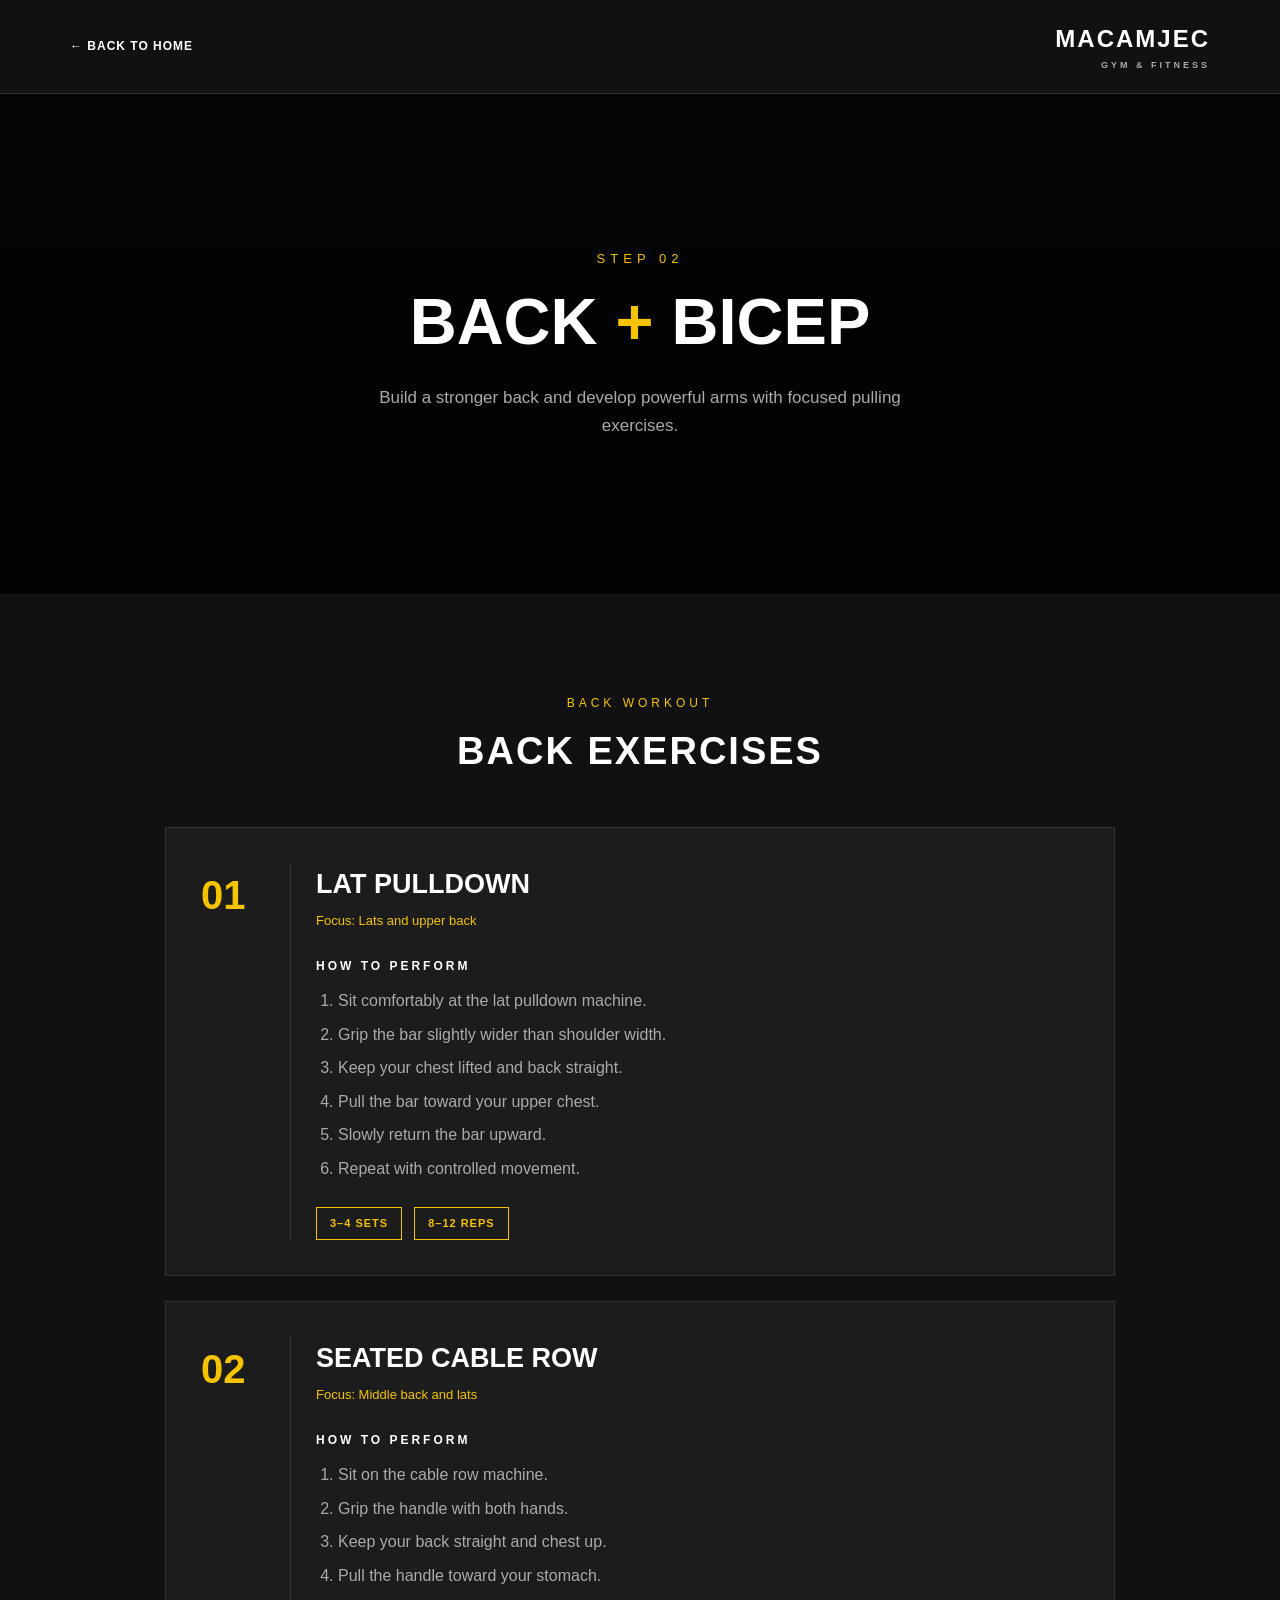
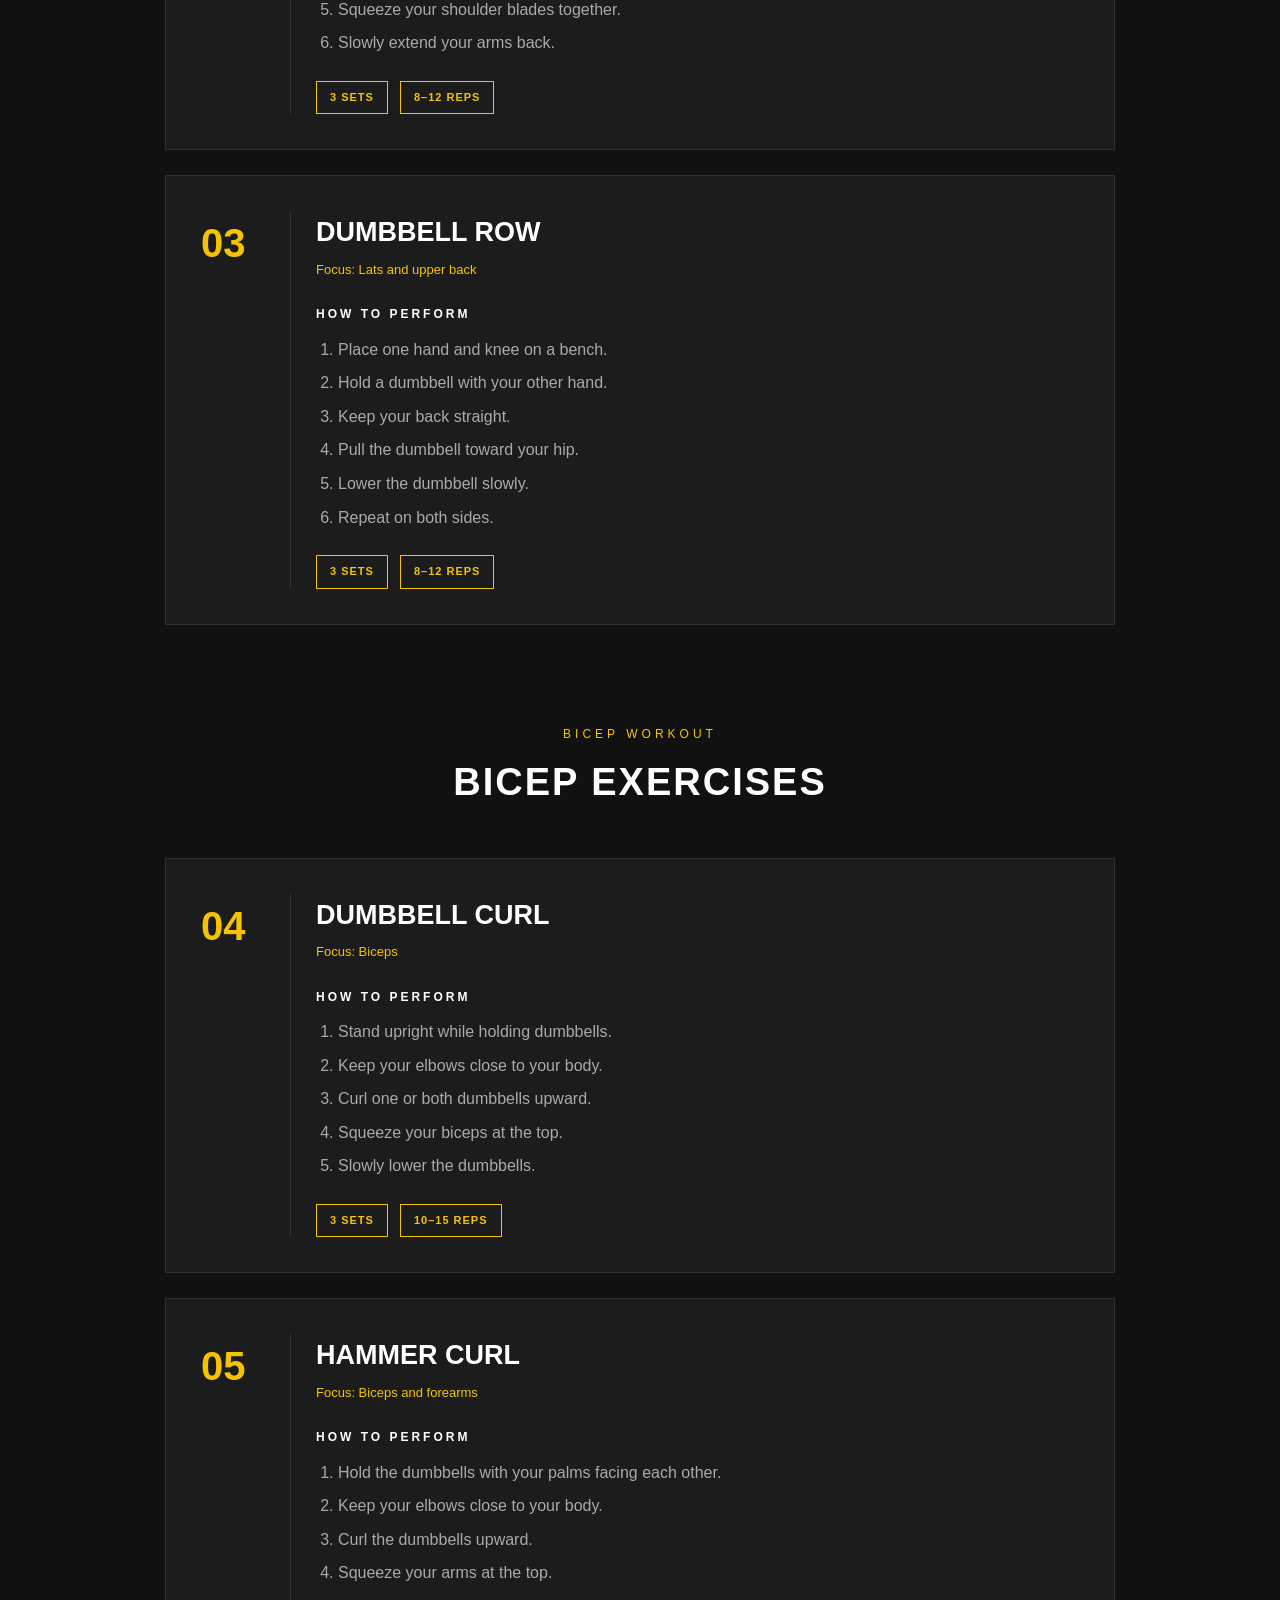
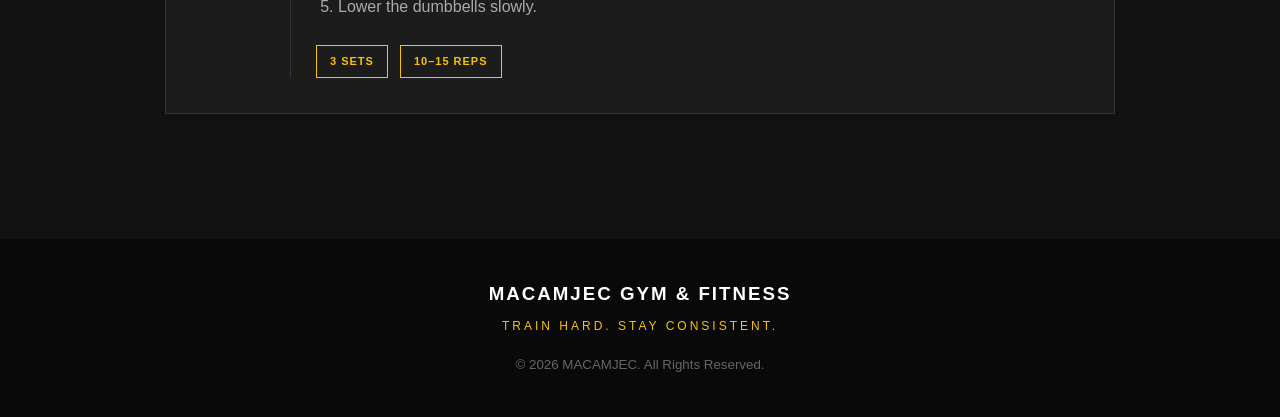
==== back-bicep.html @ 938b0716 "Add files via upload" ====
<!DOCTYPE html>
<html lang="en">
<head>
    <meta charset="UTF-8">
    <meta name="viewport" content="width=device-width, initial-scale=1.0">

    <title>Back + Bicep | MACAMJEC</title>

    <link rel="stylesheet" href="workout.css">
</head>

<body>

<header>
    <nav class="workout-nav">

        <a href="index.html" class="back-btn">
            ← BACK TO HOME
        </a>

        <div class="workout-logo">
            MACAMJEC
            <span>GYM & FITNESS</span>
        </div>

    </nav>
</header>


<main>

    <section class="workout-hero">

        <p>STEP 02</p>

        <h1>BACK <span>+</span> BICEP</h1>

        <p class="hero-description">
            Build a stronger back and develop powerful arms
            with focused pulling exercises.
        </p>

    </section>


    <section class="workout-section">

        <div class="section-heading">
            <p>BACK WORKOUT</p>
            <h2>BACK EXERCISES</h2>
        </div>


        <!-- 01 -->
        <div class="exercise-card">

            <div class="exercise-number">01</div>

            <div class="exercise-content">

                <h3>LAT PULLDOWN</h3>

                <p class="exercise-purpose">
                    Focus: Lats and upper back
                </p>

                <h4>HOW TO PERFORM</h4>

                <ol>
                    <li>Sit comfortably at the lat pulldown machine.</li>
                    <li>Grip the bar slightly wider than shoulder width.</li>
                    <li>Keep your chest lifted and back straight.</li>
                    <li>Pull the bar toward your upper chest.</li>
                    <li>Slowly return the bar upward.</li>
                    <li>Repeat with controlled movement.</li>
                </ol>

                <div class="workout-info">
                    <span>3–4 SETS</span>
                    <span>8–12 REPS</span>
                </div>

            </div>

        </div>


        <!-- 02 -->
        <div class="exercise-card">

            <div class="exercise-number">02</div>

            <div class="exercise-content">

                <h3>SEATED CABLE ROW</h3>

                <p class="exercise-purpose">
                    Focus: Middle back and lats
                </p>

                <h4>HOW TO PERFORM</h4>

                <ol>
                    <li>Sit on the cable row machine.</li>
                    <li>Grip the handle with both hands.</li>
                    <li>Keep your back straight and chest up.</li>
                    <li>Pull the handle toward your stomach.</li>
                    <li>Squeeze your shoulder blades together.</li>
                    <li>Slowly extend your arms back.</li>
                </ol>

                <div class="workout-info">
                    <span>3 SETS</span>
                    <span>8–12 REPS</span>
                </div>

            </div>

        </div>


        <!-- 03 -->
        <div class="exercise-card">

            <div class="exercise-number">03</div>

            <div class="exercise-content">

                <h3>DUMBBELL ROW</h3>

                <p class="exercise-purpose">
                    Focus: Lats and upper back
                </p>

                <h4>HOW TO PERFORM</h4>

                <ol>
                    <li>Place one hand and knee on a bench.</li>
                    <li>Hold a dumbbell with your other hand.</li>
                    <li>Keep your back straight.</li>
                    <li>Pull the dumbbell toward your hip.</li>
                    <li>Lower the dumbbell slowly.</li>
                    <li>Repeat on both sides.</li>
                </ol>

                <div class="workout-info">
                    <span>3 SETS</span>
                    <span>8–12 REPS</span>
                </div>

            </div>

        </div>


        <div class="section-heading tricep-heading">
            <p>BICEP WORKOUT</p>
            <h2>BICEP EXERCISES</h2>
        </div>


        <!-- 04 -->
        <div class="exercise-card">

            <div class="exercise-number">04</div>

            <div class="exercise-content">

                <h3>DUMBBELL CURL</h3>

                <p class="exercise-purpose">
                    Focus: Biceps
                </p>

                <h4>HOW TO PERFORM</h4>

                <ol>
                    <li>Stand upright while holding dumbbells.</li>
                    <li>Keep your elbows close to your body.</li>
                    <li>Curl one or both dumbbells upward.</li>
                    <li>Squeeze your biceps at the top.</li>
                    <li>Slowly lower the dumbbells.</li>
                </ol>

                <div class="workout-info">
                    <span>3 SETS</span>
                    <span>10–15 REPS</span>
                </div>

            </div>

        </div>


        <!-- 05 -->
        <div class="exercise-card">

            <div class="exercise-number">05</div>

            <div class="exercise-content">

                <h3>HAMMER CURL</h3>

                <p class="exercise-purpose">
                    Focus: Biceps and forearms
                </p>

                <h4>HOW TO PERFORM</h4>

                <ol>
                    <li>Hold the dumbbells with your palms facing each other.</li>
                    <li>Keep your elbows close to your body.</li>
                    <li>Curl the dumbbells upward.</li>
                    <li>Squeeze your arms at the top.</li>
                    <li>Lower the dumbbells slowly.</li>
                </ol>

                <div class="workout-info">
                    <span>3 SETS</span>
                    <span>10–15 REPS</span>
                </div>

            </div>

        </div>

    </section>

</main>


<footer>
    <h3>MACAMJEC GYM & FITNESS</h3>
    <p>TRAIN HARD. STAY CONSISTENT.</p>

    <small>© 2026 MACAMJEC. All Rights Reserved.</small>
</footer>

</body>
</html>
---- workout.css ----
* {
    margin: 0;
    padding: 0;
    box-sizing: border-box;
}

html {
    scroll-behavior: smooth;
}

body {
    font-family: Arial, Helvetica, sans-serif;
    background: #111;
    color: white;
    line-height: 1.6;
}


/* =========================
   NAVIGATION
========================= */

header {
    background: #111;
    border-bottom: 1px solid #333;
    position: sticky;
    top: 0;
    z-index: 1000;
}

.workout-nav {
    max-width: 1200px;
    margin: auto;
    padding: 20px 30px;

    display: flex;
    justify-content: space-between;
    align-items: center;
}

.back-btn {
    color: white;
    text-decoration: none;
    font-size: 12px;
    font-weight: bold;
    letter-spacing: 1px;

    transition: 0.3s;
}

.back-btn:hover {
    color: #f5c400;
}

.workout-logo {
    font-size: 24px;
    font-weight: bold;
    letter-spacing: 2px;
    text-align: right;
}

.workout-logo span {
    display: block;
    color: #aaa;
    font-size: 9px;
    letter-spacing: 3px;
}


/* =========================
   HERO
========================= */

.workout-hero {
    min-height: 500px;

    display: flex;
    flex-direction: column;
    justify-content: center;
    align-items: center;

    text-align: center;

    padding: 80px 20px;

    background:
        linear-gradient(
            rgba(0, 0, 0, 0.75),
            rgba(0, 0, 0, 0.9)
        );
}

.workout-hero > p:first-child {
    color: #f5c400;
    font-size: 13px;
    letter-spacing: 5px;
    margin-bottom: 20px;
}

.workout-hero h1 {
    font-size: 65px;
    line-height: 1;
    font-weight: 900;
}

.workout-hero h1 span {
    color: #f5c400;
}

.hero-description {
    max-width: 600px;
    color: #aaa;
    margin-top: 30px;
    font-size: 17px;
}


/* =========================
   WORKOUT SECTION
========================= */

.workout-section {
    max-width: 1000px;
    margin: auto;
    padding: 100px 25px;
}

.section-heading {
    text-align: center;
    margin-bottom: 45px;
}

.section-heading p {
    color: #f5c400;
    font-size: 12px;
    letter-spacing: 4px;
    margin-bottom: 8px;
}

.section-heading h2 {
    font-size: 38px;
    letter-spacing: 2px;
}

.tricep-heading {
    margin-top: 100px;
}


/* =========================
   EXERCISE CARD
========================= */

.exercise-card {
    background: #1c1c1c;
    border: 1px solid #333;

    margin-bottom: 25px;
    padding: 35px;

    display: grid;
    grid-template-columns: 90px 1fr;

    gap: 25px;

    transition: 0.3s;
}

.exercise-card:hover {
    border-color: #f5c400;
    transform: translateY(-4px);
}

.exercise-number {
    color: #f5c400;

    font-size: 40px;
    font-weight: bold;

    border-right: 1px solid #333;

    display: flex;
    align-items: flex-start;
}

.exercise-content h3 {
    font-size: 27px;
    margin-bottom: 5px;
}

.exercise-purpose {
    color: #f5c400;
    font-size: 13px;
    margin-bottom: 25px;
}

.exercise-content h4 {
    font-size: 12px;
    letter-spacing: 3px;
    margin-bottom: 12px;
}

.exercise-content ol {
    padding-left: 22px;
    color: #aaa;
}

.exercise-content li {
    margin-bottom: 8px;
}

.workout-info {
    display: flex;
    gap: 12px;
    margin-top: 25px;
    flex-wrap: wrap;
}

.workout-info span {
    border: 1px solid #f5c400;
    color: #f5c400;

    padding: 7px 13px;

    font-size: 11px;
    font-weight: bold;
    letter-spacing: 1px;
}


/* =========================
   FOOTER
========================= */

footer {
    background: #090909;
    text-align: center;
    padding: 40px 20px;
}

footer h3 {
    letter-spacing: 2px;
    margin-bottom: 8px;
}

footer p {
    color: #f5c400;
    font-size: 12px;
    letter-spacing: 3px;
    margin-bottom: 15px;
}

footer small {
    color: #666;
}


/* =========================
   TABLET
========================= */

@media (max-width: 768px) {

    .workout-nav {
        padding: 18px 20px;
    }

    .workout-hero {
        min-height: 450px;
    }

    .workout-hero h1 {
        font-size: 48px;
    }

    .workout-section {
        padding: 75px 20px;
    }

    .section-heading h2 {
        font-size: 34px;
    }

    .exercise-card {
        grid-template-columns: 70px 1fr;
        padding: 28px;
    }

    .exercise-number {
        font-size: 32px;
    }

    .exercise-content h3 {
        font-size: 23px;
    }
}


/* =========================
   MOBILE
========================= */

@media (max-width: 600px) {

    .workout-nav {
        padding: 15px;
    }

    .back-btn {
        font-size: 10px;
    }

    .workout-logo {
        font-size: 19px;
    }

    .workout-logo span {
        font-size: 8px;
    }

    .workout-hero {
        min-height: 400px;
        padding: 70px 20px;
    }

    .workout-hero > p:first-child {
        font-size: 11px;
        letter-spacing: 3px;
    }

    .workout-hero h1 {
        font-size: 38px;
    }

    .hero-description {
        font-size: 14px;
        margin-top: 20px;
    }

    .workout-section {
        padding: 60px 15px;
    }

    .section-heading {
        margin-bottom: 30px;
    }

    .section-heading p {
        font-size: 10px;
    }

    .section-heading h2 {
        font-size: 28px;
    }

    .tricep-heading {
        margin-top: 70px;
    }

    .exercise-card {
        display: block;
        padding: 25px 20px;
    }

    .exercise-number {
        border-right: none;
        border-bottom: 1px solid #333;

        padding-bottom: 15px;
        margin-bottom: 20px;

        font-size: 30px;
    }

    .exercise-content h3 {
        font-size: 21px;
    }

    .exercise-purpose {
        font-size: 12px;
    }

    .exercise-content ol {
        font-size: 14px;
    }

    .workout-info span {
        font-size: 10px;
    }
}


/* =========================
   VERY SMALL PHONE
========================= */

@media (max-width: 400px) {

    .workout-hero h1 {
        font-size: 32px;
    }

    .section-heading h2 {
        font-size: 25px;
    }

    .exercise-content h3 {
        font-size: 19px;
    }

    .exercise-content ol {
        font-size: 13px;
    }
}
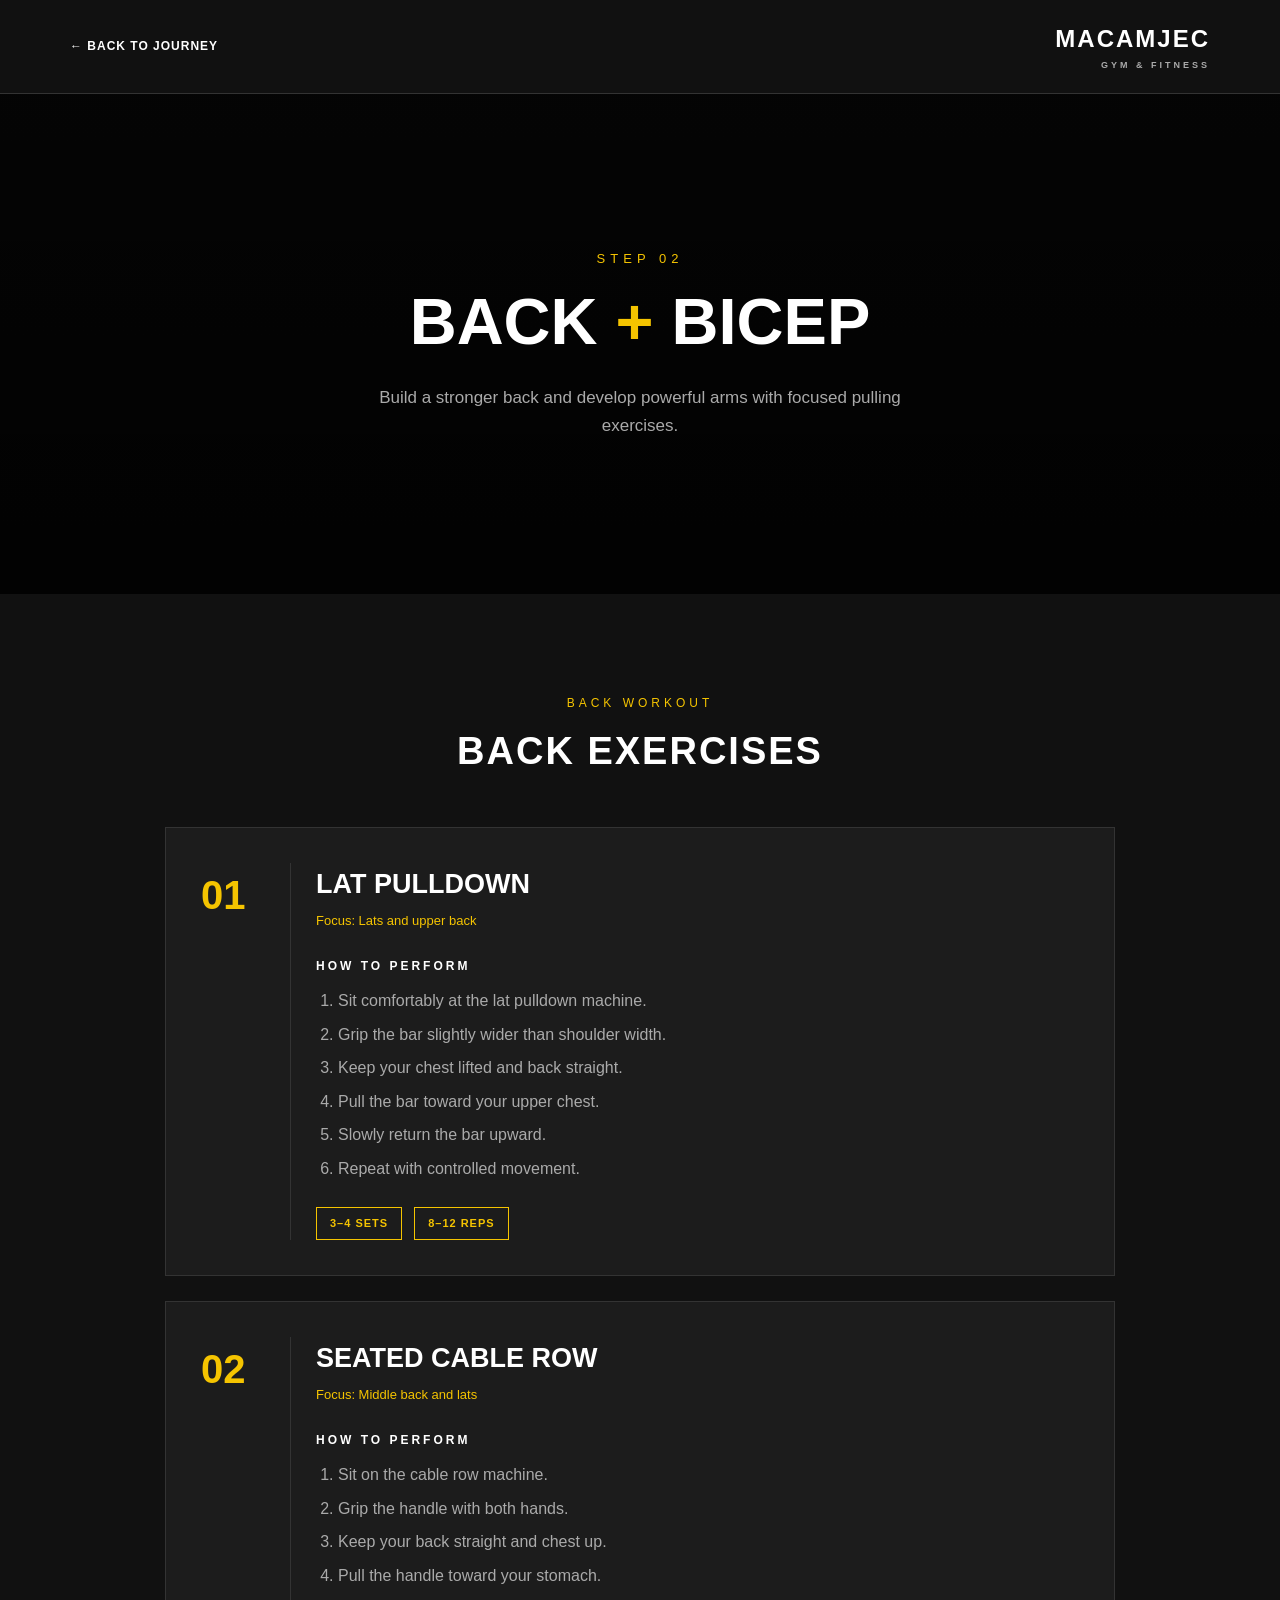
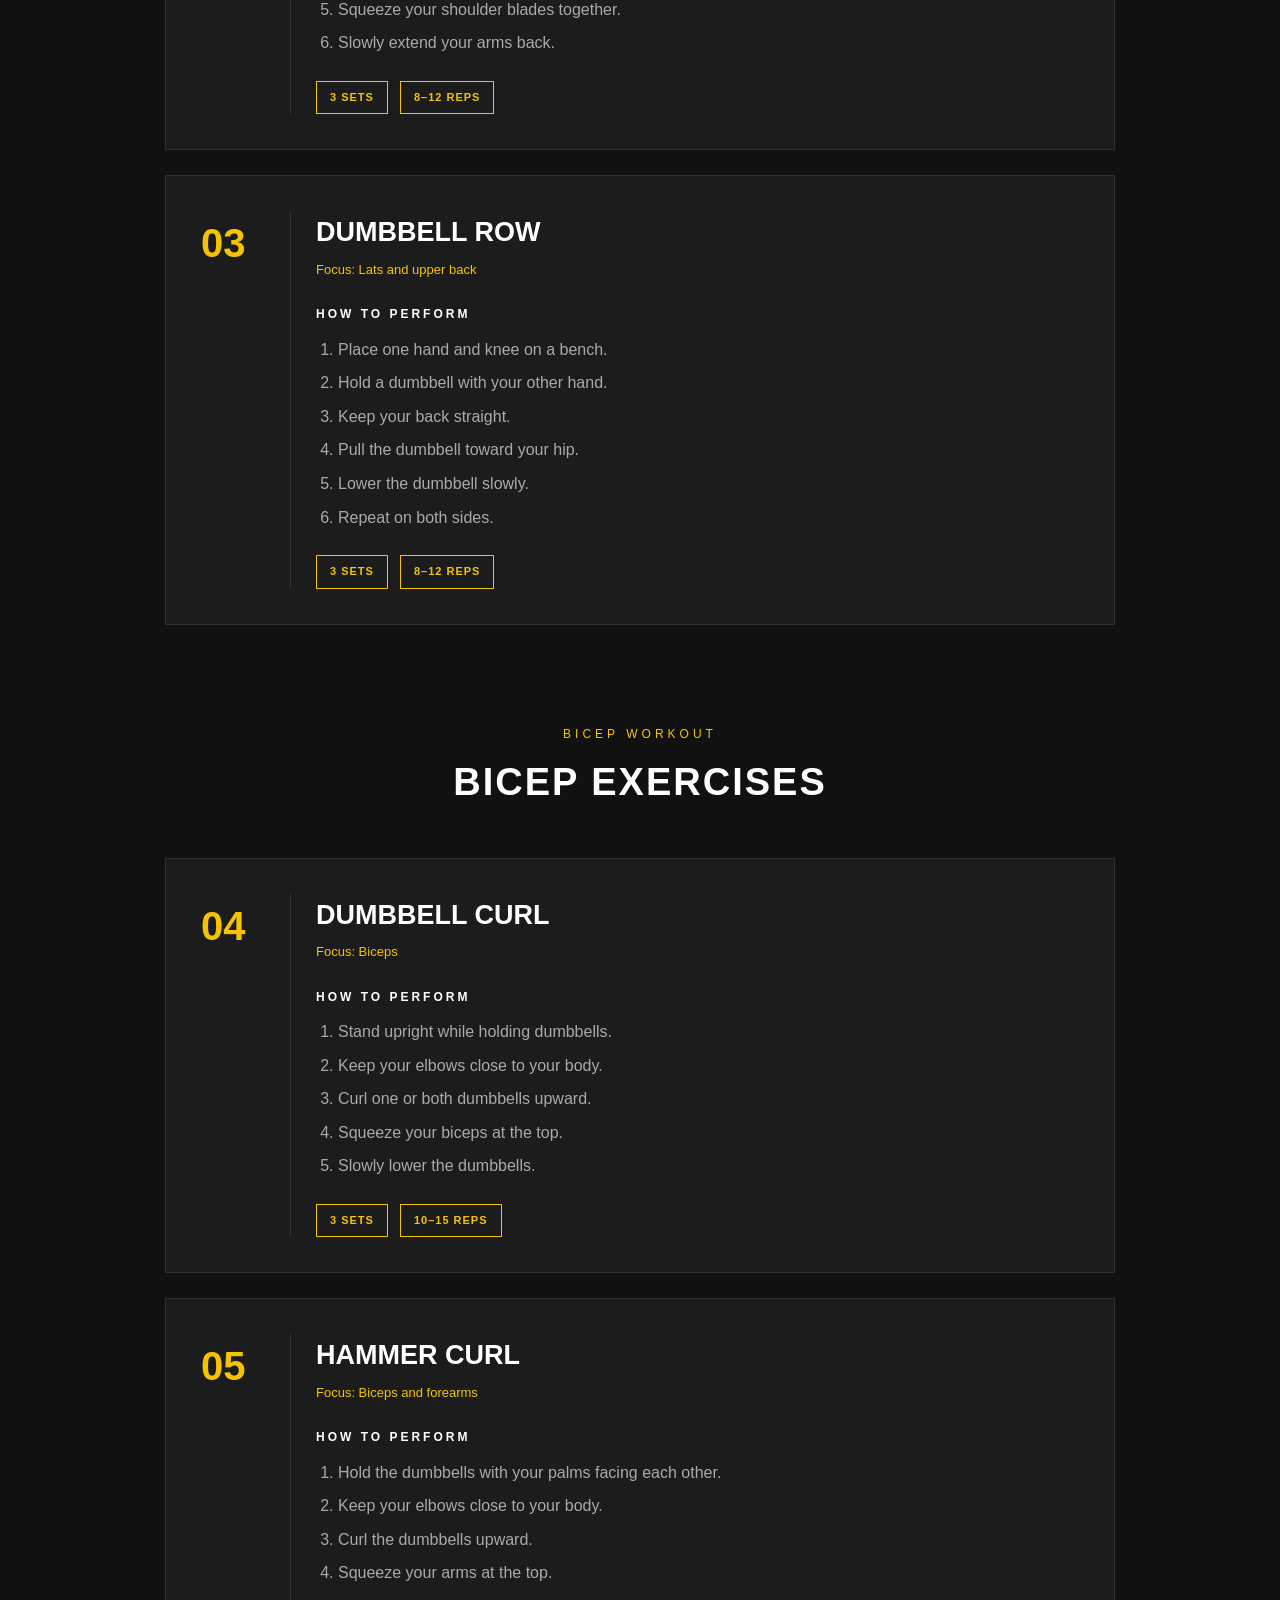
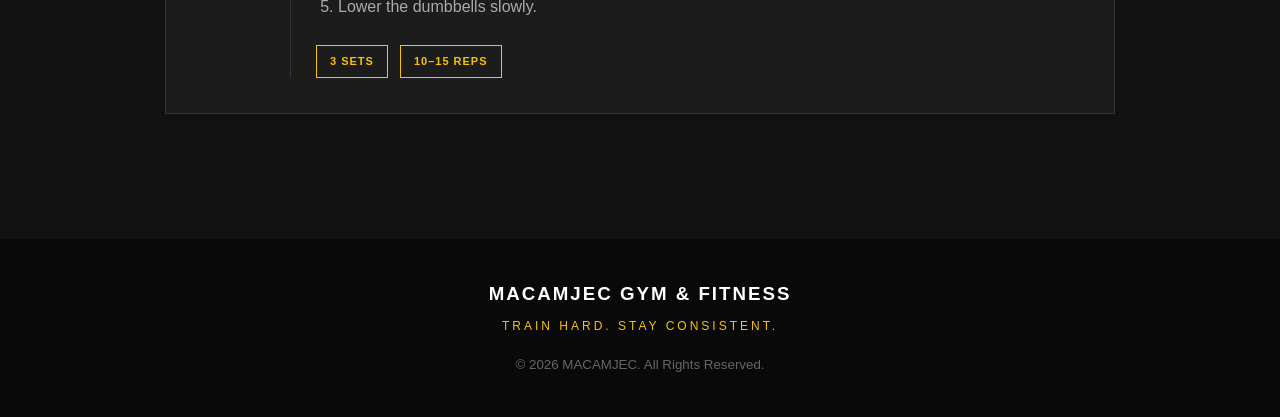
==== commit c86259bd: "Update back-bicep.html" ====
--- a/back-bicep.html
+++ b/back-bicep.html
@@ -14,8 +14,9 @@
 <header>
     <nav class="workout-nav">
 
-        <a href="index.html" class="back-btn">
-            ← BACK TO HOME
+        <a href="index.html#journey" class="back-btn">
+    ← BACK TO JOURNEY
+
         </a>
 
         <div class="workout-logo">
@@ -237,4 +238,4 @@
 </footer>
 
 </body>
-</html>+</html>
